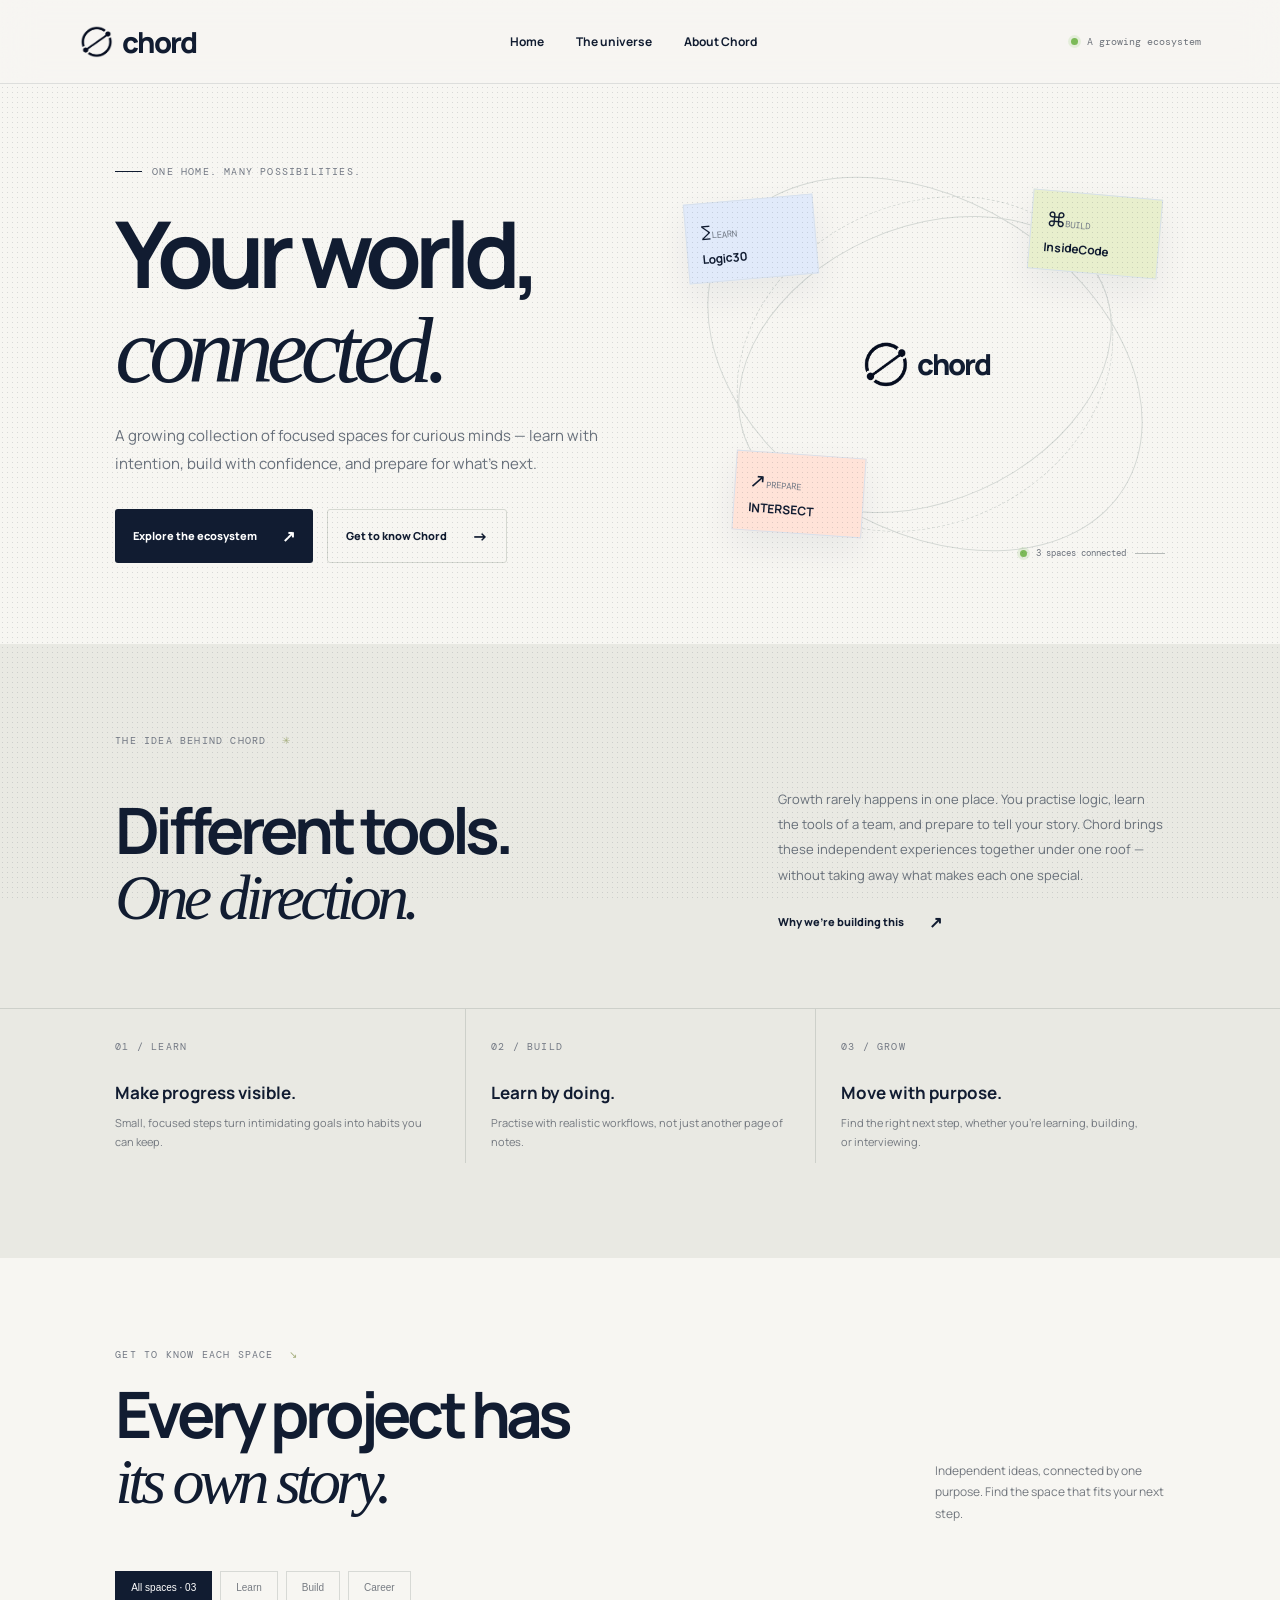
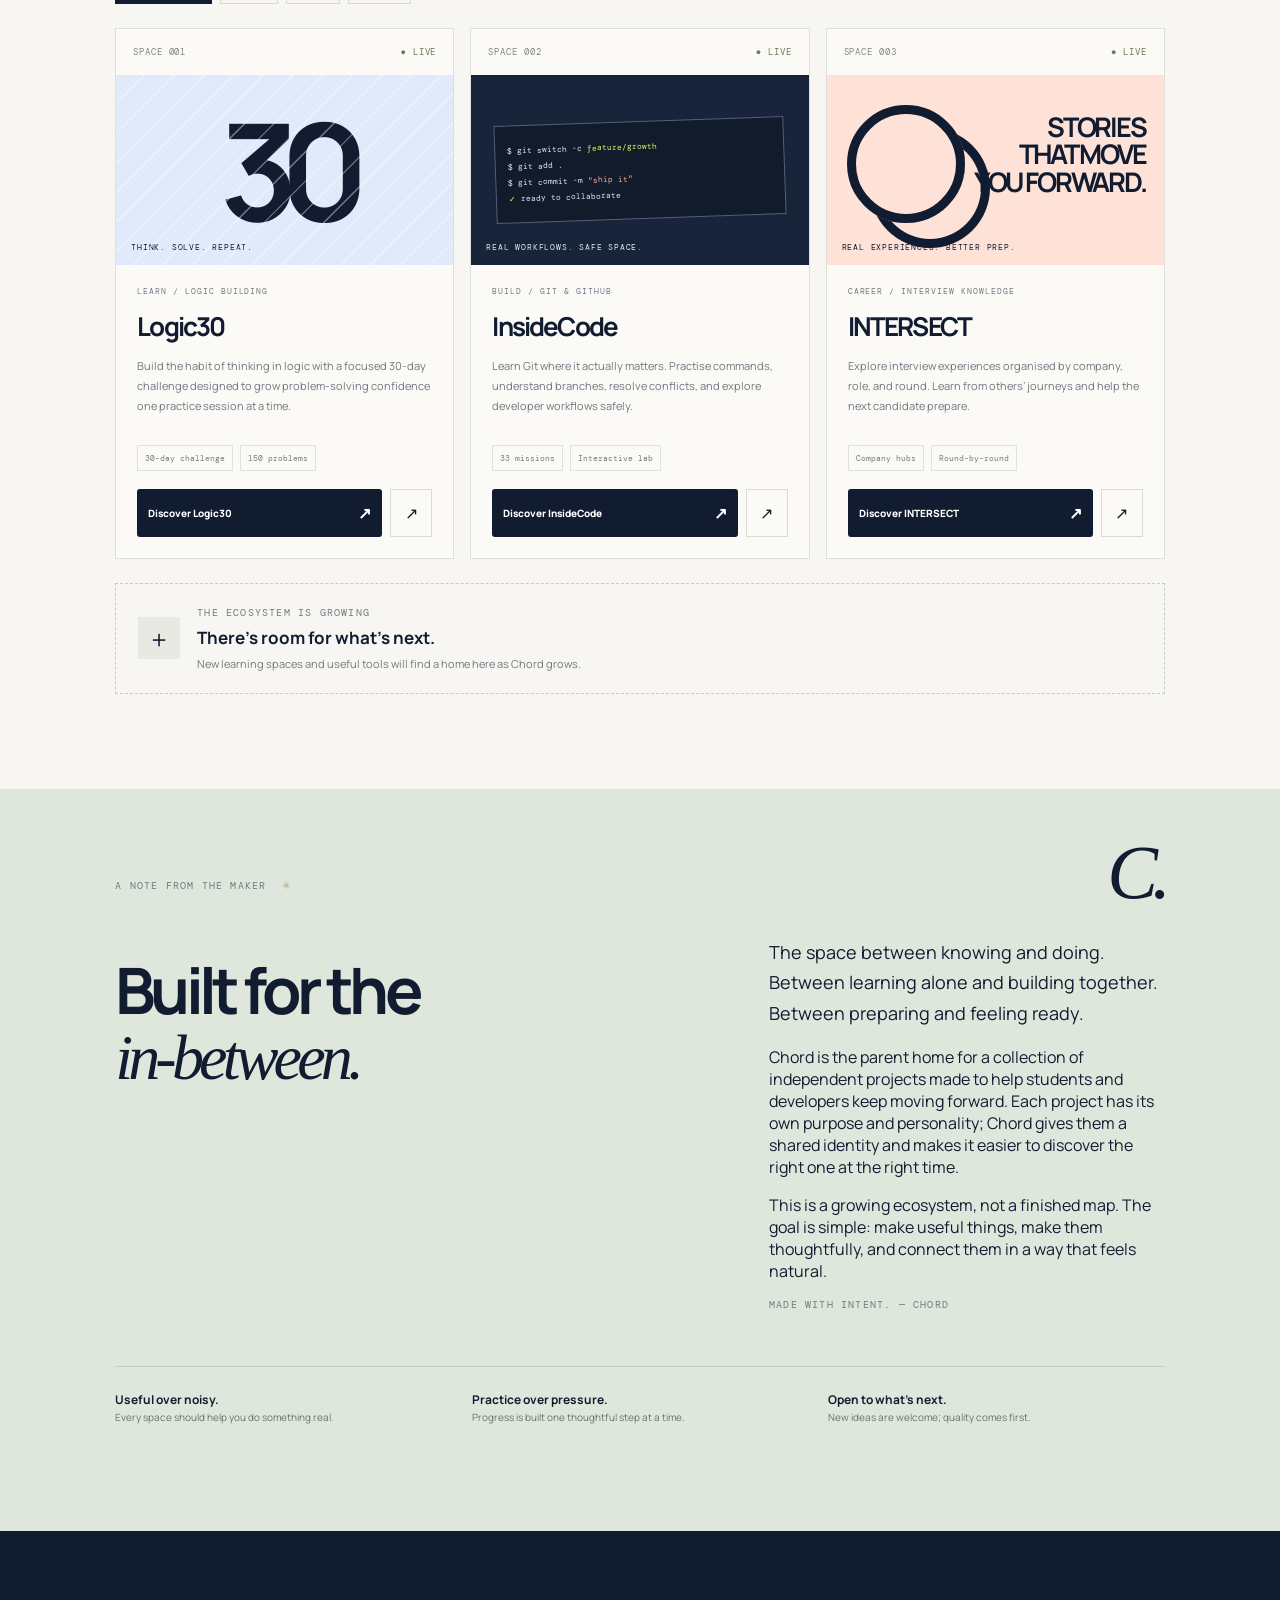
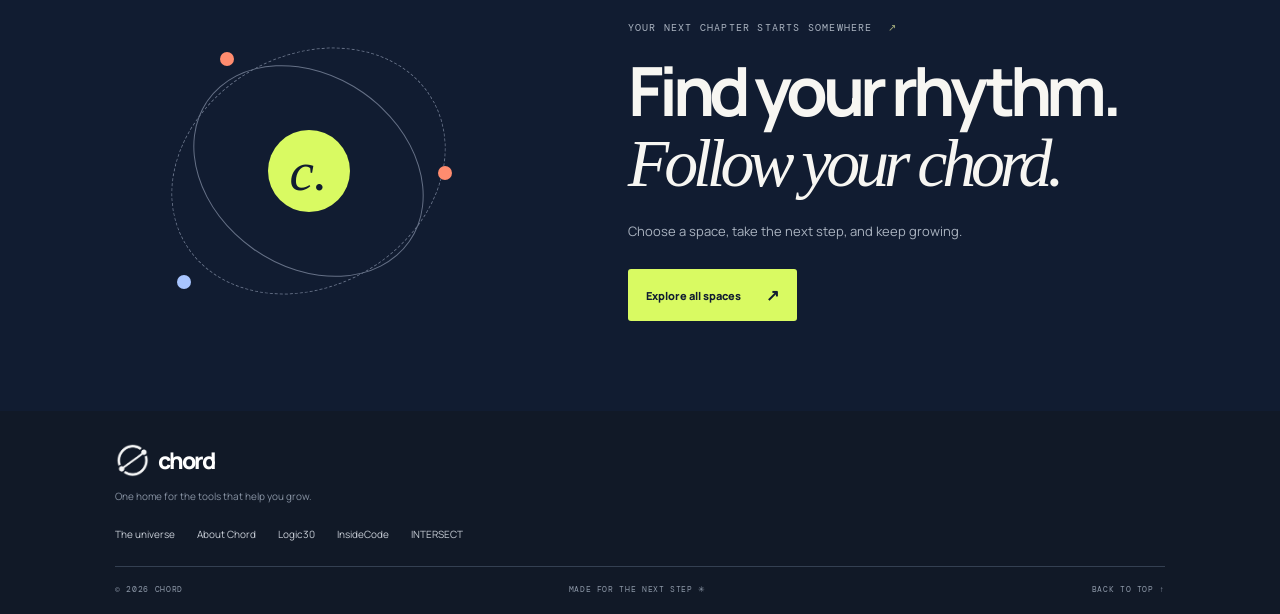
==== index.html @ d5d26231 "Add files via upload" ====
<!doctype html><html lang="en"><head><meta charset="utf-8"><meta name="viewport" content="width=device-width,initial-scale=1"><meta name="theme-color" content="#f7f6f2"><meta name="description" content="Chord — one home for the tools that help you learn, build, and grow."><title>Chord — Your world, connected.</title><link rel="icon" href="chord-mark.png"><link rel="stylesheet" href="styles.css"></head><body>
<header class="topbar"><a class="brand" href="index.html"><img src="chord-mark.png" alt="Chord symbol"><span>chord</span></a><nav class="nav"><a class="active" href="#home">Home</a><a href="#universe">The universe</a><a href="#about">About Chord</a></nav><div class="top-actions"><span class="status-dot"></span><span>A growing ecosystem</span></div><button class="menu-toggle" aria-label="Toggle navigation"><span></span><span></span></button></header>
<main><section class="hero wrap" id="home"><div class="reveal"><div class="kicker eyebrow">ONE HOME. MANY POSSIBILITIES.</div><h1>Your world,<br><em>connected.</em></h1><p class="lead">A growing collection of focused spaces for curious minds — learn with intention, build with confidence, and prepare for what’s next.</p><div class="hero-actions"><a class="button dark" href="#universe">Explore the ecosystem <span class="arrow">↗</span></a><a class="button outline" href="#about">Get to know Chord <span class="arrow">→</span></a></div></div>
<div class="hero-art reveal"><div class="orb"></div><div class="orb two"></div><div class="orb three"></div><div class="orb-core"><img src="chord-mark.png" alt=""><span>chord</span></div><a class="node learn" href="logic30.html"><span class="symbol">∑</span><small>LEARN</small><b>Logic30</b></a><a class="node build" href="insidecode.html"><span class="symbol">⌘</span><small>BUILD</small><b>InsideCode</b></a><a class="node career" href="intersect.html"><span class="symbol">↗</span><small>PREPARE</small><b>INTERSECT</b></a><div class="orbit-caption"><span class="status-dot"></span> 3 spaces connected</div></div></section>
<section class="section manifesto" id="manifesto"><div class="kicker reveal">THE IDEA BEHIND CHORD <span>✳</span></div><div class="split"><h2 class="reveal">Different tools.<br><em>One direction.</em></h2><div class="reveal"><p>Growth rarely happens in one place. You practise logic, learn the tools of a team, and prepare to tell your story. Chord brings these independent experiences together under one roof — without taking away what makes each one special.</p><a class="button outline" href="#about">Why we’re building this <span class="arrow">↗</span></a></div></div><div class="principles"><article class="principle reveal"><span class="mono">01 / LEARN</span><h3>Make progress visible.</h3><p>Small, focused steps turn intimidating goals into habits you can keep.</p></article><article class="principle reveal"><span class="mono">02 / BUILD</span><h3>Learn by doing.</h3><p>Practise with realistic workflows, not just another page of notes.</p></article><article class="principle reveal"><span class="mono">03 / GROW</span><h3>Move with purpose.</h3><p>Find the right next step, whether you’re learning, building, or interviewing.</p></article></div></section>
<section class="section wrap" id="universe"><div class="universe-head reveal"><div><div class="kicker">GET TO KNOW EACH SPACE <span>↘</span></div><h2>Every project has<br><em>its own story.</em></h2></div><p>Independent ideas, connected by one purpose. Find the space that fits your next step.</p></div><div class="filters reveal" role="group" aria-label="Filter projects"><button class="filter active" data-filter="all">All spaces · 03</button><button class="filter" data-filter="learn">Learn</button><button class="filter" data-filter="build">Build</button><button class="filter" data-filter="career">Career</button></div>
<div class="cards">
<article class="card reveal" data-category="learn"><div class="card-top"><span>SPACE 001</span><span class="live">● LIVE</span></div><a href="logic30.html" aria-label="Discover Logic30"><div class="visual logic-visual"><strong>30</strong><span class="visual-tag">THINK. SOLVE. REPEAT.</span></div></a><div class="card-content"><div class="kicker">LEARN / LOGIC BUILDING</div><h3>Logic30</h3><p>Build the habit of thinking in logic with a focused 30-day challenge designed to grow problem-solving confidence one practice session at a time.</p><div class="meta"><span>30-day challenge</span><span>150 problems</span></div><div class="card-actions"><a class="button dark" href="logic30.html">Discover Logic30 <span class="arrow">↗</span></a><a class="circle-link" href="https://logic30.pages.dev/" target="_blank" rel="noopener" aria-label="Visit Logic30 website">↗</a></div></div></article>
<article class="card reveal" data-category="build"><div class="card-top"><span>SPACE 002</span><span class="live">● LIVE</span></div><a href="insidecode.html" aria-label="Discover InsideCode"><div class="visual git-visual"><div class="terminal">$ git switch -c <b>feature/growth</b><br>$ git add .<br>$ git commit -m <em>"ship it"</em><br><b>✓</b> ready to collaborate</div><span class="visual-tag">REAL WORKFLOWS. SAFE SPACE.</span></div></a><div class="card-content"><div class="kicker">BUILD / GIT & GITHUB</div><h3>InsideCode</h3><p>Learn Git where it actually matters. Practise commands, understand branches, resolve conflicts, and explore developer workflows safely.</p><div class="meta"><span>33 missions</span><span>Interactive lab</span></div><div class="card-actions"><a class="button dark" href="insidecode.html">Discover InsideCode <span class="arrow">↗</span></a><a class="circle-link" href="https://insidecode-git.vercel.app/" target="_blank" rel="noopener" aria-label="Visit InsideCode website">↗</a></div></div></article>
<article class="card reveal" data-category="career"><div class="card-top"><span>SPACE 003</span><span class="live">● LIVE</span></div><a href="intersect.html" aria-label="Discover INTERSECT"><div class="visual intersect-visual"><strong>STORIES<br>THAT MOVE<br>YOU FORWARD.</strong><span class="visual-tag">REAL EXPERIENCES. BETTER PREP.</span></div></a><div class="card-content"><div class="kicker">CAREER / INTERVIEW KNOWLEDGE</div><h3>INTERSECT</h3><p>Explore interview experiences organised by company, role, and round. Learn from others’ journeys and help the next candidate prepare.</p><div class="meta"><span>Company hubs</span><span>Round-by-round</span></div><div class="card-actions"><a class="button dark" href="intersect.html">Discover INTERSECT <span class="arrow">↗</span></a><a class="circle-link" href="https://intersect-ic.lovable.app/" target="_blank" rel="noopener" aria-label="Visit INTERSECT website">↗</a></div></div></article>
</div><div class="future reveal"><div class="plus">＋</div><div><div class="kicker">THE ECOSYSTEM IS GROWING</div><h3>There’s room for what’s next.</h3><p>New learning spaces and useful tools will find a home here as Chord grows.</p></div></div></section>
<section class="section about" id="about"><div class="about-mark" aria-hidden="true">C.</div><div class="wrap"><div class="kicker reveal">A NOTE FROM THE MAKER <span>✳</span></div><div class="about-layout"><h2 class="reveal">Built for the<br><em>in-between.</em></h2><div class="about-copy reveal"><p class="big">The space between knowing and doing. Between learning alone and building together. Between preparing and feeling ready.</p><p>Chord is the parent home for a collection of independent projects made to help students and developers keep moving forward. Each project has its own purpose and personality; Chord gives them a shared identity and makes it easier to discover the right one at the right time.</p><p>This is a growing ecosystem, not a finished map. The goal is simple: make useful things, make them thoughtfully, and connect them in a way that feels natural.</p><div class="mono">MADE WITH INTENT. — CHORD</div></div></div><div class="values"><div><b>Useful over noisy.</b><p>Every space should help you do something real.</p></div><div><b>Practice over pressure.</b><p>Progress is built one thoughtful step at a time.</p></div><div><b>Open to what’s next.</b><p>New ideas are welcome; quality comes first.</p></div></div></div></section><section class="closing-cta"><div class="closing-grid"><div class="closing-orbit reveal"><div class="closing-core">c.</div><span class="closing-dot coral"></span><span class="closing-dot blue"></span><span class="closing-dot orange"></span></div><div class="reveal"><div class="kicker">YOUR NEXT CHAPTER STARTS SOMEWHERE <span>↗</span></div><h2>Find your rhythm.<br><em>Follow your chord.</em></h2><p>Choose a space, take the next step, and keep growing.</p><a class="button light" href="#universe">Explore all spaces <span class="arrow">↗</span></a></div></div></section></main>
<footer class="footer"><a class="brand" href="index.html"><img src="chord-mark.png" alt=""><span>chord</span></a><p>One home for the tools that help you grow.</p><div class="footer-links"><a href="#universe">The universe</a><a href="#about">About Chord</a><a href="logic30.html">Logic30</a><a href="insidecode.html">InsideCode</a><a href="intersect.html">INTERSECT</a></div><div class="footer-bottom"><span>© <span data-year></span> CHORD</span><span>MADE FOR THE NEXT STEP ✳</span><a href="#home">BACK TO TOP ↑</a></div></footer><script src="script.js"></script></body></html>
---- styles.css ----
@import url('https://fonts.googleapis.com/css2?family=DM+Mono:wght@400;500&family=Manrope:wght@400;500;600;700;800&display=swap');
:root{--paper:#f7f6f2;--ink:#111c31;--muted:#73787f;--line:#dcdedc;--acid:#d9fa62;--blue:#dce7fa;--coral:#ff8c6f;--sage:#e9e9e3;--sans:"Manrope",sans-serif;--mono:"DM Mono",monospace}
*{box-sizing:border-box}a{color:inherit;text-decoration:none}html{scroll-behavior:smooth;scroll-padding-top:95px}body{margin:0;background:var(--paper);color:var(--ink);font-family:var(--sans);-webkit-font-smoothing:antialiased}body:before{content:"";position:fixed;inset:0;pointer-events:none;opacity:.14;background-image:radial-gradient(#172239 .45px,transparent .45px);background-size:5px 5px;z-index:10}.topbar{height:84px;position:sticky;top:0;z-index:20;display:flex;align-items:center;justify-content:space-between;padding:0 6.2%;border-bottom:1px solid #111c311c;background:#f7f6f2e8;backdrop-filter:blur(18px)}.brand{display:flex;align-items:center;gap:9px;font-size:29px;font-weight:800;letter-spacing:-1.9px}.brand img{width:34px;height:34px;object-fit:contain;display:block}.nav{display:flex;gap:32px;align-items:center}.nav a{font-size:12px;font-weight:700;color:#73787f;transition:color .2s}.nav a:hover,.nav a.active{color:var(--ink)}.nav a.active:after{display:none}.top-actions{font:10px var(--mono);display:flex;align-items:center;gap:9px;color:#6d727a}.status-dot{width:7px;height:7px;border-radius:50%;background:#7cba58;box-shadow:0 0 0 3px #7cba5826}.menu-toggle{display:none;border:0;background:transparent}.wrap{padding-left:9%;padding-right:9%}.kicker,.mono{font:10px var(--mono);letter-spacing:.12em;color:#737984}.kicker span{color:#a5ae7d;margin-left:8px}h1,h2,h3,p{margin-top:0}h1,h2{letter-spacing:-.075em;line-height:1.02}h1{font-size:clamp(58px,7.2vw,100px);margin:28px 0 24px}h2{font-size:clamp(42px,5vw,68px);margin:20px 0 22px}h1 em,h2 em{font-family:Georgia,serif;font-weight:400;letter-spacing:-.075em}.lead{font-size:15px;line-height:1.9;color:#68707b;max-width:590px}.button{display:inline-flex;align-items:center;justify-content:space-between;gap:25px;padding:15px 18px;font-size:11px;font-weight:800;border-radius:3px;transition:transform .25s,background .25s,box-shadow .25s}.button:hover{transform:translateY(-3px);box-shadow:0 12px 25px #111c311c}.dark{background:var(--ink);color:white}.dark:hover{background:#293b59}.light{background:var(--acid);color:var(--ink)}.outline{border:1px solid #d5d8d1}.arrow{font-size:16px;transition:transform .2s}.button:hover .arrow{transform:translate(3px,-2px)}.hero{min-height:560px;display:grid;grid-template-columns:1.04fr .96fr;gap:5%;align-items:center;padding-top:75px;padding-bottom:75px;position:relative;overflow:hidden}.eyebrow{display:flex;align-items:center;gap:10px}.eyebrow:before{content:"";width:27px;height:1px;background:var(--ink)}.hero-actions{display:flex;gap:14px;flex-wrap:wrap;margin-top:30px}.hero-art{min-height:390px;display:grid;place-items:center;position:relative}.orb{position:absolute;border:1px solid #d5d9d5;border-radius:50%;width:390px;height:275px;transform:rotate(-24deg)}.orb.two{width:470px;height:330px;transform:rotate(32deg)}.orb.three{width:320px;height:390px;transform:rotate(63deg);border-style:dashed}.orb-core{display:flex;align-items:center;gap:8px;font-size:29px;font-weight:800;letter-spacing:-2px;z-index:2}.orb-core img{width:48px;height:48px}.node{position:absolute;z-index:3;width:130px;padding:14px;background:#e8f1ff;border:1px solid #d8e1ec;box-shadow:0 15px 35px #17223910;transition:transform .3s,box-shadow .3s}.node:hover{transform:translateY(-6px) rotate(0)!important;box-shadow:0 20px 40px #17223920}.node b{display:block;font-size:12px;margin-top:6px}.node small{font:9px var(--mono);color:#727a86}.node .symbol{font-size:20px}.node.build{background:#e8efcd;top:25px;right:1%;transform:rotate(5deg)}.node.learn{background:#e1eafa;top:30px;left:0;transform:rotate(-5deg)}.node.career{background:#ffe3d8;bottom:25px;left:10%;transform:rotate(4deg)}.orbit-caption{position:absolute;bottom:0;right:0;font:9px var(--mono);color:#6e747e;display:flex;gap:9px;align-items:center}.orbit-caption:after{content:"";width:30px;height:1px;background:#b7bbb9}.section{padding-top:90px;padding-bottom:95px}.manifesto{background:#e9e9e3}.split{display:grid;grid-template-columns:1fr .72fr;gap:12%;align-items:end;margin-top:30px}.split p,.body-copy p{font-size:13px;line-height:1.95;color:#68707a}.principles{display:grid;grid-template-columns:repeat(3,1fr);border-top:1px solid #cdd0ca;margin-top:55px}.principle{padding:24px 24px 0 0}.principle+.principle{border-left:1px solid #cdd0ca;padding-left:25px}.principle h3{font-size:17px;margin:26px 0 9px}.principle p{font-size:11px;line-height:1.8;color:#73787f}.universe-head{display:flex;justify-content:space-between;align-items:end;gap:30px}.universe-head p{max-width:230px;font-size:12px;line-height:1.8;color:#73787f}.filters{display:flex;gap:8px;margin:34px 0 24px;flex-wrap:wrap}.filter{border:1px solid #d7d9d5;background:transparent;padding:10px 15px;font-size:10px;color:#777c83;cursor:pointer;transition:all .2s}.filter:hover,.filter.active{background:var(--ink);color:white;border-color:var(--ink)}.cards{display:grid;grid-template-columns:repeat(3,minmax(0,1fr));gap:16px}.card{border:1px solid #dedfd9;background:#fbfaf6;display:flex;flex-direction:column;min-width:0;transition:transform .35s,box-shadow .35s}.card:hover{transform:translateY(-7px);box-shadow:0 20px 45px #17223912}.card.hide{display:none}.card-top{display:flex;justify-content:space-between;padding:17px;font:9px var(--mono);color:#80858a;letter-spacing:.1em}.live{color:#667d54}.visual{height:190px;display:grid;place-items:center;position:relative;overflow:hidden}.visual .visual-tag{position:absolute;bottom:13px;left:15px;font:8px var(--mono);letter-spacing:.1em}.logic-visual{background:#e1eafa}.logic-visual strong{font-size:135px;letter-spacing:-.14em}.logic-visual:after{content:"";position:absolute;inset:0;background:repeating-linear-gradient(135deg,transparent 0 19px,#ffffff5e 20px 21px)}.git-visual{background:#18243a;color:#e2e8f2}.terminal{width:86%;border:1px solid #526078;background:#111b2c;padding:16px 12px;transform:rotate(-2deg);font:8px/2 var(--mono);transition:transform .35s}.card:hover .terminal{transform:rotate(0) scale(1.02)}.terminal b{color:var(--acid);font-weight:400}.terminal em{color:#ffad92;font-style:normal}.intersect-visual{background:#ffe2d7}.intersect-visual strong{font-size:27px;line-height:1.03;text-align:right;letter-spacing:-.08em;position:absolute;right:18px;top:38px}.intersect-visual:before{content:"";position:absolute;left:20px;top:30px;width:100px;height:100px;border:9px solid var(--ink);border-radius:50%;box-shadow:24px 24px 0 -8px #ffe2d7,24px 24px 0 1px var(--ink)}.card-content{padding:21px;display:flex;flex-direction:column;flex:1}.card-content .kicker{font-size:8px}.card h3{font-size:26px;letter-spacing:-.07em;margin:12px 0}.card-content p{font-size:11px;line-height:1.85;color:#707680;min-height:78px}.meta{display:flex;gap:7px;flex-wrap:wrap;margin:0 0 18px}.meta span{font:8px var(--mono);padding:7px;border:1px solid #e1e2dc;color:#777c83}.card-actions{display:flex;gap:8px;margin-top:auto}.card-actions .button{flex:1;padding:13px 11px;font-size:10px}.circle-link{width:42px;border:1px solid #d9dbd5;display:grid;place-items:center;transition:all .25s}.circle-link:hover{background:var(--acid);transform:rotate(45deg)}.future{margin-top:24px;padding:22px;border:1px dashed #c8cbc5;display:flex;gap:17px;align-items:center}.plus{width:42px;height:42px;background:#e8e9e2;display:grid;place-items:center;font-size:24px}.future h3{font-size:17px;margin:7px 0}.future p{font-size:11px;color:#73787f;margin:0}.about{background:#dfe7dc}.about-layout{display:grid;grid-template-columns:1fr .75fr;gap:12%;margin-top:45px}.about-copy .big{font-size:18px;line-height:1.7;color:var(--ink)}.values{display:grid;grid-template-columns:repeat(3,1fr);gap:20px;border-top:1px solid #c1cfc0;margin-top:55px;padding-top:20px}.values b{font-size:12px}.values p{font-size:10px;line-height:1.7;color:#687468}.footer{padding:32px 9% 20px;background:#111927;color:#c8ced7}.footer .brand{color:white;font-size:23px}.footer .brand img{filter:brightness(0) invert(1);opacity:.96}.footer p{font-size:10px;color:#8893a3;margin:12px 0 24px}.footer-links{display:flex;gap:22px;flex-wrap:wrap;font-size:10px}.footer a:hover{color:var(--acid)}.footer-bottom{border-top:1px solid #344052;margin-top:25px;padding-top:17px;display:flex;justify-content:space-between;gap:15px;font:8px var(--mono);letter-spacing:.08em;color:#8d98a8}
.detail-hero{padding-top:75px;padding-bottom:75px;position:relative;overflow:hidden}.breadcrumb{font:10px var(--mono);color:#7a8089;display:flex;gap:10px;align-items:center;margin-bottom:50px}.breadcrumb a:hover{color:var(--ink)}.detail-hero-grid{display:grid;grid-template-columns:1.05fr .95fr;gap:8%;align-items:center}.detail-hero h1{font-size:clamp(54px,7vw,90px)}.detail-hero .lead{max-width:520px}.detail-label{font:10px var(--mono);letter-spacing:.12em;color:#7a8089}.detail-art{min-height:320px;display:grid;place-items:center;position:relative;overflow:hidden}.detail-art:before,.detail-art:after{content:"";position:absolute;border:1px solid #d3d8d3;border-radius:50%;width:290px;height:200px;transform:rotate(-30deg)}.detail-art:after{width:350px;height:260px;transform:rotate(35deg);border-style:dashed}.art-badge{width:180px;height:180px;display:grid;place-items:center;position:relative;z-index:2;font-size:100px;font-weight:800;letter-spacing:-.12em;background:#e1eafa;box-shadow:0 20px 60px #1722390c;transform:rotate(-5deg);transition:transform .5s}.detail-art:hover .art-badge{transform:rotate(0) scale(1.04)}.detail-art.git .art-badge{background:#e8efcd;font-size:45px;letter-spacing:-.1em}.detail-art.intersect .art-badge{background:#ffe3d8;font-size:26px;letter-spacing:-.06em;text-align:center;line-height:1}.detail-art .floating{position:absolute;z-index:3;padding:12px 14px;background:#fffdf8;border:1px solid #dedfd9;font:9px var(--mono);box-shadow:0 10px 25px #1722390b}.floating.a{top:28px;left:3%;transform:rotate(-5deg)}.floating.b{right:0;bottom:28px;transform:rotate(4deg)}.detail-actions{display:flex;gap:12px;flex-wrap:wrap;margin-top:28px}.detail-stat-row{display:grid;grid-template-columns:repeat(3,1fr);border-top:1px solid var(--line);border-bottom:1px solid var(--line);margin-top:35px}.detail-stat{padding:18px 14px 18px 0}.detail-stat+.detail-stat{border-left:1px solid var(--line);padding-left:18px}.detail-stat strong{display:block;font-size:21px;letter-spacing:-.06em}.detail-stat span{display:block;font:9px var(--mono);color:#7c828a;margin-top:6px}.detail-section{padding-top:75px;padding-bottom:75px}.detail-section.soft{background:#e9e9e3}.detail-section.green{background:#dfe7dc}.detail-grid{display:grid;grid-template-columns:.7fr 1fr;gap:12%}.detail-grid h2{font-size:clamp(38px,4vw,56px)}.detail-grid p{font-size:13px;line-height:1.95;color:#68707a}.feature-list{display:grid;grid-template-columns:repeat(3,1fr);gap:14px;margin-top:35px}.feature{border-top:1px solid #cdd0ca;padding-top:18px}.feature .n{font:10px var(--mono);color:#8c9296}.feature h3{font-size:15px;margin:22px 0 8px}.feature p{font-size:11px;line-height:1.8;color:#73787f}.steps{display:grid;grid-template-columns:repeat(3,1fr);gap:0;margin-top:35px;border-top:1px solid #cdd0ca}.step{padding:20px 22px 0 0}.step+.step{border-left:1px solid #cdd0ca;padding-left:22px}.step b{font-size:13px}.step p{font-size:11px;line-height:1.8;color:#73787f;margin-top:9px}.next-panel{padding:36px;background:var(--ink);color:white;display:flex;align-items:center;justify-content:space-between;gap:30px}.next-panel h2{font-size:clamp(32px,4vw,48px);margin:12px 0}.next-panel p{font-size:11px;line-height:1.8;color:#aab3c0;max-width:460px;margin:0}.next-panel .kicker{color:#aab3c0}.next-panel .actions{display:flex;flex-direction:column;gap:10px;min-width:185px}.next-panel .button{width:100%}.reveal{opacity:0;transform:translateY(20px);transition:opacity .7s,transform .7s cubic-bezier(.2,.7,.2,1)}.reveal.visible{opacity:1;transform:translateY(0)}@media(max-width:950px){.wrap{padding-left:6%;padding-right:6%}.hero{grid-template-columns:1fr 1fr}.hero-art{transform:scale(.88)}.cards{gap:10px}.card-content{padding:16px}.card h3{font-size:23px}.card-actions .button{gap:10px}.detail-hero-grid{gap:3%}.orb{width:320px;height:240px}.orb.two{width:380px;height:290px}}@media(max-width:720px){.topbar{height:70px;padding:0 5%}.brand{font-size:25px}.brand img{width:31px;height:31px}.top-actions{display:none}.menu-toggle{display:flex;flex-direction:column;gap:5px;padding:8px}.menu-toggle span{width:20px;height:1px;background:var(--ink)}.nav{display:none;position:absolute;top:69px;left:0;right:0;background:var(--paper);padding:22px 6%;flex-direction:column;align-items:flex-start;border-bottom:1px solid var(--line)}.nav.open{display:flex}.nav a.active:after{display:none}.hero{display:flex;flex-direction:column;align-items:stretch;padding-top:55px;padding-bottom:55px;gap:15px}.hero-art{min-height:340px;transform:none}.orb{width:300px;height:220px}.orb.two{width:350px;height:270px}.orb.three{width:260px;height:320px}.node{width:112px;padding:11px}.node.learn{top:15px}.node.build{top:20px}.node.career{bottom:12px}.section{padding-top:65px;padding-bottom:65px}.split,.about-layout,.detail-hero-grid,.detail-grid{grid-template-columns:1fr;gap:20px}.principles,.cards,.values,.feature-list,.steps{grid-template-columns:1fr}.principle,.principle+.principle{padding:20px 0;border-left:0;border-top:1px solid #cdd0ca}.principle h3{margin:14px 0 8px}.universe-head{display:block}.universe-head p{margin-top:15px}.cards{gap:15px}.visual{height:220px}.card-content{padding:21px}.card-content p{min-height:0}.future{align-items:flex-start}.about-layout{margin-top:28px}.values{gap:12px}.values>div{display:grid;grid-template-columns:1fr}.detail-hero{padding-top:45px;padding-bottom:50px}.breadcrumb{margin-bottom:35px}.detail-art{min-height:270px}.art-badge{width:150px;height:150px}.detail-stat-row{margin-top:25px}.detail-section{padding-top:55px;padding-bottom:55px}.feature{padding:17px 0 0}.feature h3{margin:10px 0}.step,.step+.step{padding:17px 0;border-left:0;border-top:1px solid #cdd0ca}.next-panel{padding:27px;display:block}.next-panel .actions{margin-top:25px}.footer{padding:30px 6% 20px}.footer-bottom{flex-wrap:wrap}.footer-bottom span:nth-child(2){display:none}}@media(prefers-reduced-motion:reduce){*,*:before,*:after{scroll-behavior:auto!important;transition-duration:.01ms!important;animation-duration:.01ms!important}.reveal{opacity:1;transform:none}}

/* Refinements based on the latest visual direction */
.manifesto>.kicker,.manifesto>.split,.manifesto>.principles{max-width:1550px;margin-left:auto;margin-right:auto;padding-left:9%;padding-right:9%}
.manifesto>.kicker{padding-top:0}
.manifesto>.split{margin-top:30px}
.manifesto>.principles{margin-top:55px}
.manifesto .split{grid-template-columns:1fr .72fr;gap:12%;align-items:center}
.manifesto .split>div .button{border:0;padding:10px 0;border-radius:0;background:transparent;box-shadow:none;text-decoration:none;border-bottom:0}
.manifesto .split>div .button:hover{transform:translateY(-2px);box-shadow:none}
.manifesto .principle{padding-top:24px}
.nav a,.brand,.footer-links a{color:inherit;text-decoration:none}
.nav a:hover{color:var(--ink)}
.about{position:relative;overflow:hidden}
.about .wrap{position:relative}
.about-mark{position:absolute;right:9%;top:45px;font:italic 76px Georgia,serif;letter-spacing:-.08em;color:var(--ink);line-height:1}
.closing-cta{background:#111c31;color:#f7f6f2;padding:90px 9%;overflow:hidden;position:relative}
.closing-grid{max-width:1550px;margin:0 auto;display:grid;grid-template-columns:.72fr 1fr;gap:12%;align-items:center}
.closing-orbit{height:290px;position:relative;display:grid;place-items:center}
.closing-orbit:before,.closing-orbit:after{content:"";position:absolute;border:1px solid #657086;border-radius:50%;width:245px;height:190px;transform:rotate(35deg)}
.closing-orbit:after{width:285px;height:230px;transform:rotate(-30deg);border-style:dashed}
.closing-core{width:82px;height:82px;border-radius:50%;background:var(--acid);color:var(--ink);display:grid;place-items:center;font:italic 55px Georgia,serif;z-index:2}
.closing-dot{position:absolute;width:14px;height:14px;border-radius:50%;z-index:3}
.closing-dot.coral{background:var(--coral);top:26px;left:27%}.closing-dot.blue{background:#a8c5ff;bottom:27px;left:16%}.closing-dot.orange{background:var(--coral);right:13%;top:48%}
.closing-cta h2{font-size:clamp(42px,5.3vw,76px);margin:22px 0}
.closing-cta p{font-size:13px;color:#aab3c0;line-height:1.8}
.closing-cta .kicker{color:#aab3c0}
.closing-cta .button{margin-top:13px}
@media(max-width:720px){.manifesto>.kicker,.manifesto>.split,.manifesto>.principles{padding-left:6%;padding-right:6%}.manifesto .split{grid-template-columns:1fr;gap:20px}.manifesto>.principles{margin-top:35px}.about-mark{right:7%;top:26px;font-size:54px}.closing-cta{padding:55px 6%}.closing-grid{grid-template-columns:1fr;gap:20px}.closing-orbit{height:230px;order:2}.closing-cta h2{font-size:43px}}
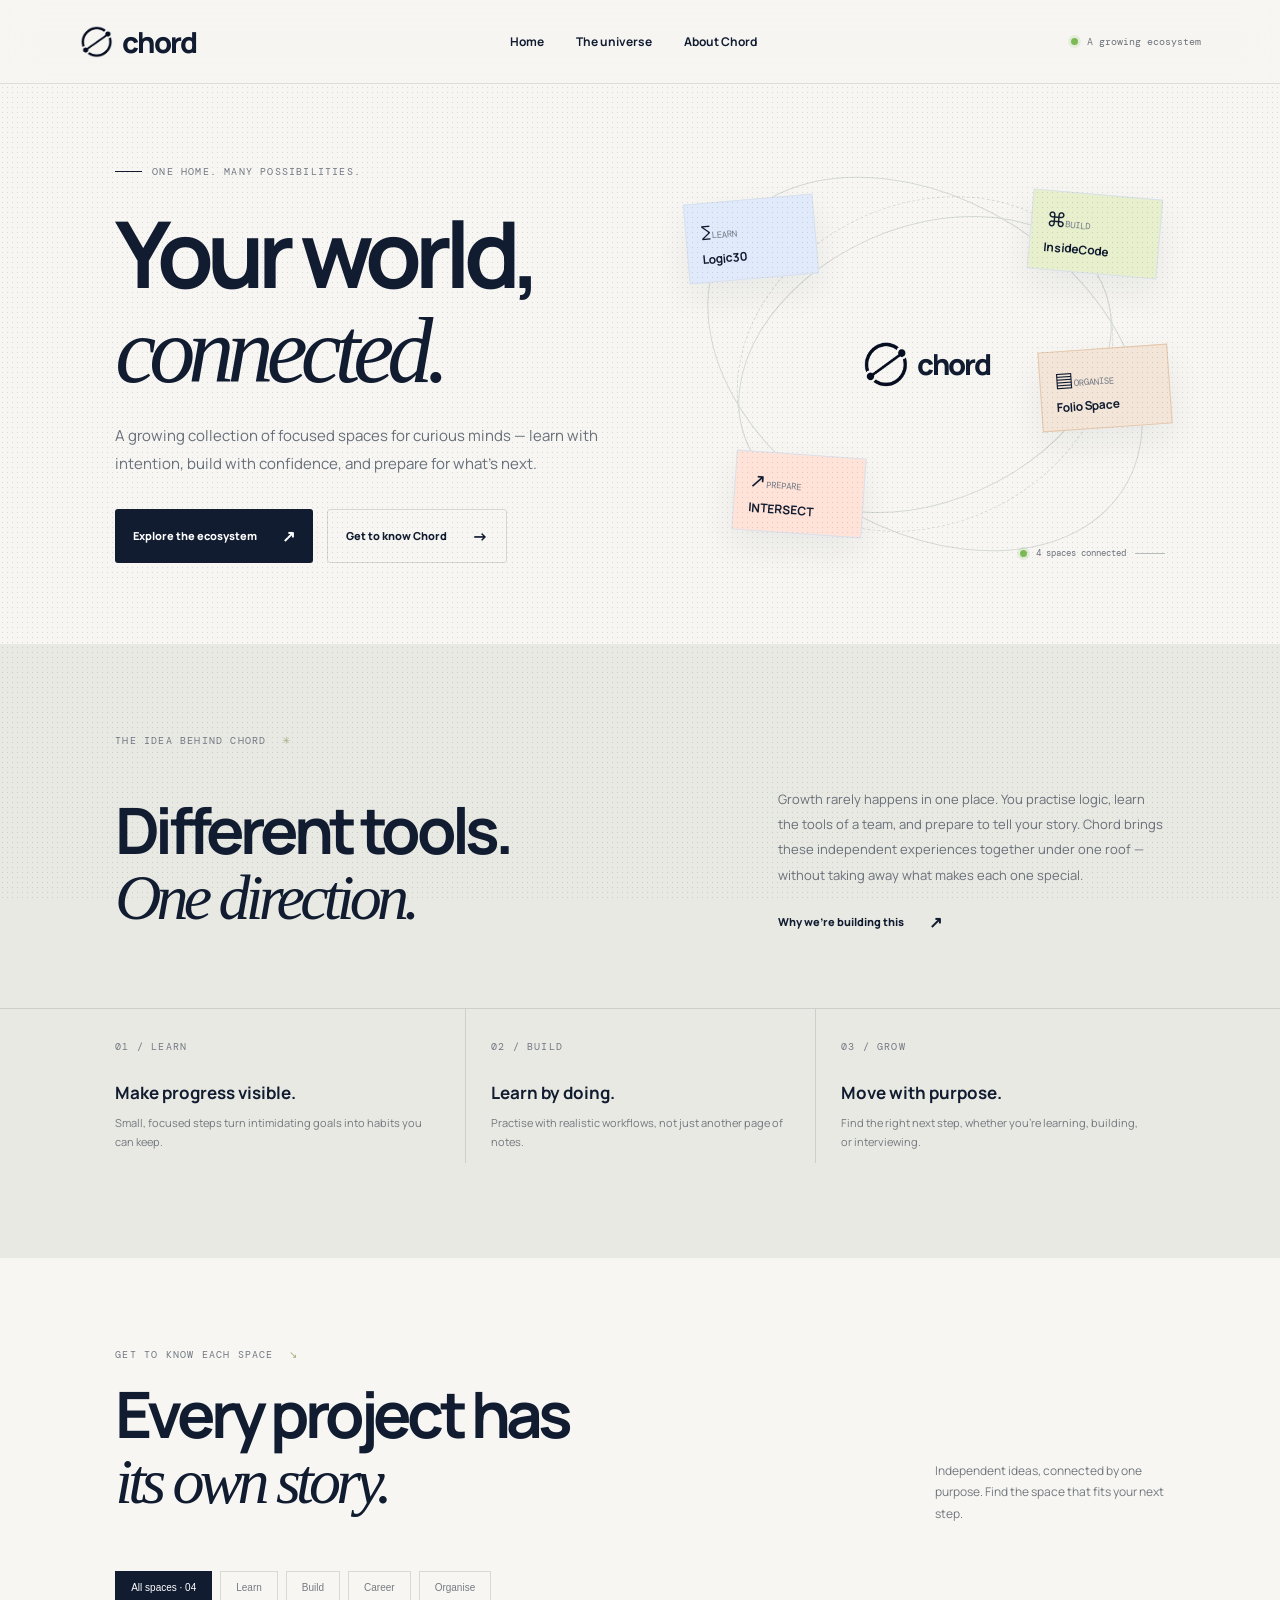
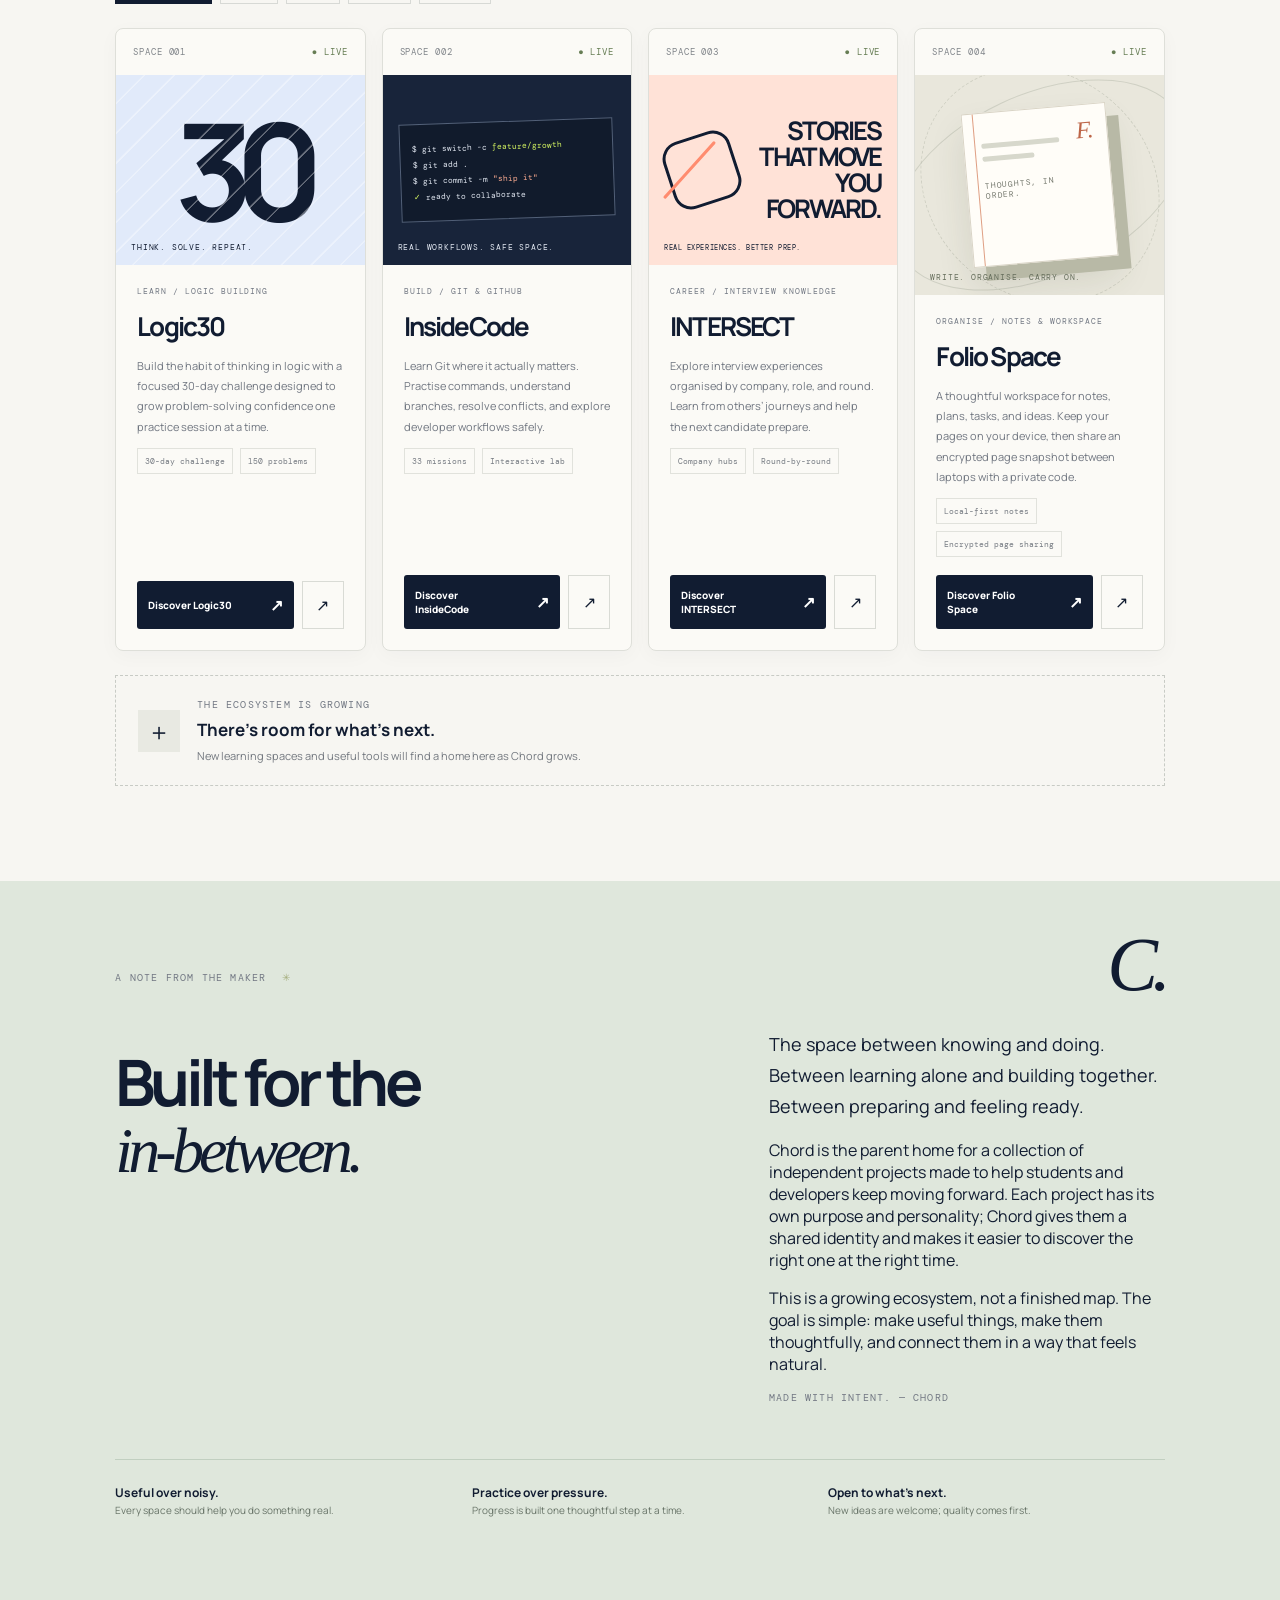
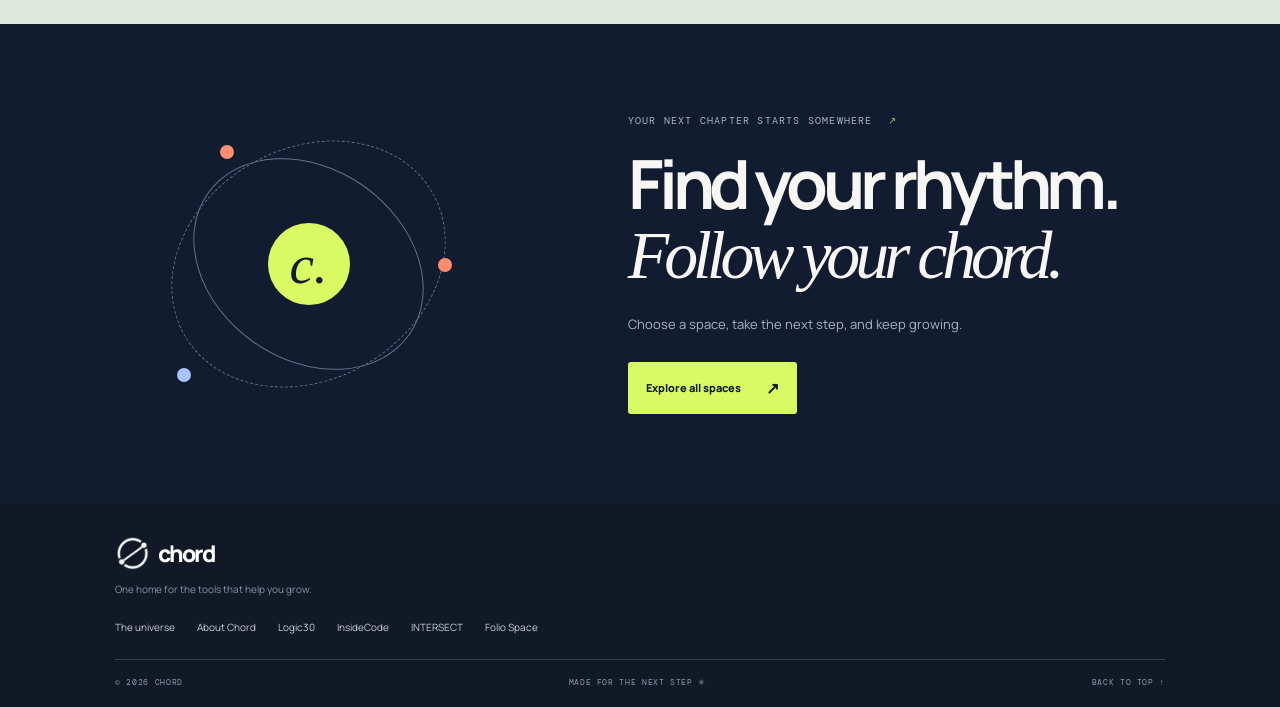
==== commit 1b4adbd9: "Add files via upload" ====
--- a/index.html
+++ b/index.html
@@ -1,13 +1,13 @@
 <!doctype html><html lang="en"><head><meta charset="utf-8"><meta name="viewport" content="width=device-width,initial-scale=1"><meta name="theme-color" content="#f7f6f2"><meta name="description" content="Chord — one home for the tools that help you learn, build, and grow."><title>Chord — Your world, connected.</title><link rel="icon" href="chord-mark.png"><link rel="stylesheet" href="styles.css"></head><body>
 <header class="topbar"><a class="brand" href="index.html"><img src="chord-mark.png" alt="Chord symbol"><span>chord</span></a><nav class="nav"><a class="active" href="#home">Home</a><a href="#universe">The universe</a><a href="#about">About Chord</a></nav><div class="top-actions"><span class="status-dot"></span><span>A growing ecosystem</span></div><button class="menu-toggle" aria-label="Toggle navigation"><span></span><span></span></button></header>
 <main><section class="hero wrap" id="home"><div class="reveal"><div class="kicker eyebrow">ONE HOME. MANY POSSIBILITIES.</div><h1>Your world,<br><em>connected.</em></h1><p class="lead">A growing collection of focused spaces for curious minds — learn with intention, build with confidence, and prepare for what’s next.</p><div class="hero-actions"><a class="button dark" href="#universe">Explore the ecosystem <span class="arrow">↗</span></a><a class="button outline" href="#about">Get to know Chord <span class="arrow">→</span></a></div></div>
-<div class="hero-art reveal"><div class="orb"></div><div class="orb two"></div><div class="orb three"></div><div class="orb-core"><img src="chord-mark.png" alt=""><span>chord</span></div><a class="node learn" href="logic30.html"><span class="symbol">∑</span><small>LEARN</small><b>Logic30</b></a><a class="node build" href="insidecode.html"><span class="symbol">⌘</span><small>BUILD</small><b>InsideCode</b></a><a class="node career" href="intersect.html"><span class="symbol">↗</span><small>PREPARE</small><b>INTERSECT</b></a><div class="orbit-caption"><span class="status-dot"></span> 3 spaces connected</div></div></section>
+<div class="hero-art reveal"><div class="orb"></div><div class="orb two"></div><div class="orb three"></div><div class="orb-core"><img src="chord-mark.png" alt=""><span>chord</span></div><a class="node learn" href="logic30.html"><span class="symbol">∑</span><small>LEARN</small><b>Logic30</b></a><a class="node build" href="insidecode.html"><span class="symbol">⌘</span><small>BUILD</small><b>InsideCode</b></a><a class="node career" href="intersect.html"><span class="symbol">↗</span><small>PREPARE</small><b>INTERSECT</b></a><a class="node folio-node" href="https://folio-space.pages.dev/"><span class="symbol">▤</span><small>ORGANISE</small><b>Folio Space</b></a><div class="orbit-caption"><span class="status-dot"></span> 4 spaces connected</div></div></section>
 <section class="section manifesto" id="manifesto"><div class="kicker reveal">THE IDEA BEHIND CHORD <span>✳</span></div><div class="split"><h2 class="reveal">Different tools.<br><em>One direction.</em></h2><div class="reveal"><p>Growth rarely happens in one place. You practise logic, learn the tools of a team, and prepare to tell your story. Chord brings these independent experiences together under one roof — without taking away what makes each one special.</p><a class="button outline" href="#about">Why we’re building this <span class="arrow">↗</span></a></div></div><div class="principles"><article class="principle reveal"><span class="mono">01 / LEARN</span><h3>Make progress visible.</h3><p>Small, focused steps turn intimidating goals into habits you can keep.</p></article><article class="principle reveal"><span class="mono">02 / BUILD</span><h3>Learn by doing.</h3><p>Practise with realistic workflows, not just another page of notes.</p></article><article class="principle reveal"><span class="mono">03 / GROW</span><h3>Move with purpose.</h3><p>Find the right next step, whether you’re learning, building, or interviewing.</p></article></div></section>
-<section class="section wrap" id="universe"><div class="universe-head reveal"><div><div class="kicker">GET TO KNOW EACH SPACE <span>↘</span></div><h2>Every project has<br><em>its own story.</em></h2></div><p>Independent ideas, connected by one purpose. Find the space that fits your next step.</p></div><div class="filters reveal" role="group" aria-label="Filter projects"><button class="filter active" data-filter="all">All spaces · 03</button><button class="filter" data-filter="learn">Learn</button><button class="filter" data-filter="build">Build</button><button class="filter" data-filter="career">Career</button></div>
+<section class="section wrap" id="universe"><div class="universe-head reveal"><div><div class="kicker">GET TO KNOW EACH SPACE <span>↘</span></div><h2>Every project has<br><em>its own story.</em></h2></div><p>Independent ideas, connected by one purpose. Find the space that fits your next step.</p></div><div class="filters reveal" role="group" aria-label="Filter projects"><button class="filter active" data-filter="all">All spaces · 04</button><button class="filter" data-filter="learn">Learn</button><button class="filter" data-filter="build">Build</button><button class="filter" data-filter="career">Career</button><button class="filter" data-filter="organise">Organise</button></div>
 <div class="cards">
 <article class="card reveal" data-category="learn"><div class="card-top"><span>SPACE 001</span><span class="live">● LIVE</span></div><a href="logic30.html" aria-label="Discover Logic30"><div class="visual logic-visual"><strong>30</strong><span class="visual-tag">THINK. SOLVE. REPEAT.</span></div></a><div class="card-content"><div class="kicker">LEARN / LOGIC BUILDING</div><h3>Logic30</h3><p>Build the habit of thinking in logic with a focused 30-day challenge designed to grow problem-solving confidence one practice session at a time.</p><div class="meta"><span>30-day challenge</span><span>150 problems</span></div><div class="card-actions"><a class="button dark" href="logic30.html">Discover Logic30 <span class="arrow">↗</span></a><a class="circle-link" href="https://logic30.pages.dev/" target="_blank" rel="noopener" aria-label="Visit Logic30 website">↗</a></div></div></article>
 <article class="card reveal" data-category="build"><div class="card-top"><span>SPACE 002</span><span class="live">● LIVE</span></div><a href="insidecode.html" aria-label="Discover InsideCode"><div class="visual git-visual"><div class="terminal">$ git switch -c <b>feature/growth</b><br>$ git add .<br>$ git commit -m <em>"ship it"</em><br><b>✓</b> ready to collaborate</div><span class="visual-tag">REAL WORKFLOWS. SAFE SPACE.</span></div></a><div class="card-content"><div class="kicker">BUILD / GIT & GITHUB</div><h3>InsideCode</h3><p>Learn Git where it actually matters. Practise commands, understand branches, resolve conflicts, and explore developer workflows safely.</p><div class="meta"><span>33 missions</span><span>Interactive lab</span></div><div class="card-actions"><a class="button dark" href="insidecode.html">Discover InsideCode <span class="arrow">↗</span></a><a class="circle-link" href="https://insidecode-git.vercel.app/" target="_blank" rel="noopener" aria-label="Visit InsideCode website">↗</a></div></div></article>
 <article class="card reveal" data-category="career"><div class="card-top"><span>SPACE 003</span><span class="live">● LIVE</span></div><a href="intersect.html" aria-label="Discover INTERSECT"><div class="visual intersect-visual"><strong>STORIES<br>THAT MOVE<br>YOU FORWARD.</strong><span class="visual-tag">REAL EXPERIENCES. BETTER PREP.</span></div></a><div class="card-content"><div class="kicker">CAREER / INTERVIEW KNOWLEDGE</div><h3>INTERSECT</h3><p>Explore interview experiences organised by company, role, and round. Learn from others’ journeys and help the next candidate prepare.</p><div class="meta"><span>Company hubs</span><span>Round-by-round</span></div><div class="card-actions"><a class="button dark" href="intersect.html">Discover INTERSECT <span class="arrow">↗</span></a><a class="circle-link" href="https://intersect-ic.lovable.app/" target="_blank" rel="noopener" aria-label="Visit INTERSECT website">↗</a></div></div></article>
-</div><div class="future reveal"><div class="plus">＋</div><div><div class="kicker">THE ECOSYSTEM IS GROWING</div><h3>There’s room for what’s next.</h3><p>New learning spaces and useful tools will find a home here as Chord grows.</p></div></div></section>
+<article class="card reveal" data-category="organise"><div class="card-top"><span>SPACE 004</span><span class="live">● LIVE</span></div><a href="folio-space.html" aria-label="Discover Folio Space overview"><div class="visual folio-visual"><div class="folio-sheet"><span class="folio-lines"></span><span class="folio-lines short"></span><span class="folio-mark">F.</span><span class="folio-caption">THOUGHTS, IN ORDER.</span></div><span class="visual-tag">WRITE. ORGANISE. CARRY ON.</span></div></a><div class="card-content"><div class="kicker">ORGANISE / NOTES & WORKSPACE</div><h3>Folio Space</h3><p>A thoughtful workspace for notes, plans, tasks, and ideas. Keep your pages on your device, then share an encrypted page snapshot between laptops with a private code.</p><div class="meta"><span>Local-first notes</span><span>Encrypted page sharing</span></div><div class="card-actions"><a class="button dark" href="folio-space.html">Discover Folio Space <span class="arrow">↗</span></a><a class="circle-link" href="https://folio-space.pages.dev/" target="_blank" rel="noopener" aria-label="Open Folio Space app">↗</a></div></div></article></div><div class="future reveal"><div class="plus">＋</div><div><div class="kicker">THE ECOSYSTEM IS GROWING</div><h3>There’s room for what’s next.</h3><p>New learning spaces and useful tools will find a home here as Chord grows.</p></div></div></section>
 <section class="section about" id="about"><div class="about-mark" aria-hidden="true">C.</div><div class="wrap"><div class="kicker reveal">A NOTE FROM THE MAKER <span>✳</span></div><div class="about-layout"><h2 class="reveal">Built for the<br><em>in-between.</em></h2><div class="about-copy reveal"><p class="big">The space between knowing and doing. Between learning alone and building together. Between preparing and feeling ready.</p><p>Chord is the parent home for a collection of independent projects made to help students and developers keep moving forward. Each project has its own purpose and personality; Chord gives them a shared identity and makes it easier to discover the right one at the right time.</p><p>This is a growing ecosystem, not a finished map. The goal is simple: make useful things, make them thoughtfully, and connect them in a way that feels natural.</p><div class="mono">MADE WITH INTENT. — CHORD</div></div></div><div class="values"><div><b>Useful over noisy.</b><p>Every space should help you do something real.</p></div><div><b>Practice over pressure.</b><p>Progress is built one thoughtful step at a time.</p></div><div><b>Open to what’s next.</b><p>New ideas are welcome; quality comes first.</p></div></div></div></section><section class="closing-cta"><div class="closing-grid"><div class="closing-orbit reveal"><div class="closing-core">c.</div><span class="closing-dot coral"></span><span class="closing-dot blue"></span><span class="closing-dot orange"></span></div><div class="reveal"><div class="kicker">YOUR NEXT CHAPTER STARTS SOMEWHERE <span>↗</span></div><h2>Find your rhythm.<br><em>Follow your chord.</em></h2><p>Choose a space, take the next step, and keep growing.</p><a class="button light" href="#universe">Explore all spaces <span class="arrow">↗</span></a></div></div></section></main>
-<footer class="footer"><a class="brand" href="index.html"><img src="chord-mark.png" alt=""><span>chord</span></a><p>One home for the tools that help you grow.</p><div class="footer-links"><a href="#universe">The universe</a><a href="#about">About Chord</a><a href="logic30.html">Logic30</a><a href="insidecode.html">InsideCode</a><a href="intersect.html">INTERSECT</a></div><div class="footer-bottom"><span>© <span data-year></span> CHORD</span><span>MADE FOR THE NEXT STEP ✳</span><a href="#home">BACK TO TOP ↑</a></div></footer><script src="script.js"></script></body></html>+<footer class="footer"><a class="brand" href="index.html"><img src="chord-mark.png" alt=""><span>chord</span></a><p>One home for the tools that help you grow.</p><div class="footer-links"><a href="#universe">The universe</a><a href="#about">About Chord</a><a href="logic30.html">Logic30</a><a href="insidecode.html">InsideCode</a><a href="intersect.html">INTERSECT</a><a href="https://folio-space.pages.dev/">Folio Space</a></div><div class="footer-bottom"><span>© <span data-year></span> CHORD</span><span>MADE FOR THE NEXT STEP ✳</span><a href="#home">BACK TO TOP ↑</a></div></footer><script src="script.js"></script></body></html>
--- a/styles.css
+++ b/styles.css
@@ -30,3 +30,37 @@
 .closing-cta .kicker{color:#aab3c0}
 .closing-cta .button{margin-top:13px}
 @media(max-width:720px){.manifesto>.kicker,.manifesto>.split,.manifesto>.principles{padding-left:6%;padding-right:6%}.manifesto .split{grid-template-columns:1fr;gap:20px}.manifesto>.principles{margin-top:35px}.about-mark{right:7%;top:26px;font-size:54px}.closing-cta{padding:55px 6%}.closing-grid{grid-template-columns:1fr;gap:20px}.closing-orbit{height:230px;order:2}.closing-cta h2{font-size:43px}}
+
+
+/* Folio Space addition and ecosystem polish */
+.node.folio-node{top:46%;right:-1%;transform:rotate(-4deg);background:#f3e5d7;border-color:#e4c7ad;animation:nodeFloat 7s ease-in-out infinite}
+.node.folio-node:hover{transform:translateY(-6px) rotate(0)!important}
+@keyframes nodeFloat{0%,100%{translate:0 0}50%{translate:0 -8px}}
+.cards{grid-template-columns:repeat(4,minmax(0,1fr));gap:16px}
+.card{border-radius:8px;overflow:hidden;box-shadow:0 5px 20px #111c3108}
+.card:hover{box-shadow:0 22px 45px #111c3115;transform:translateY(-5px)}
+.visual{position:relative;overflow:hidden}
+.folio-visual{height:220px;background:#e9e7dc;display:grid;place-items:center;isolation:isolate}
+.folio-visual:before,.folio-visual:after{content:"";position:absolute;border:1px solid #a9ad9d66;border-radius:50%;width:310px;height:180px;transform:rotate(-25deg);animation:folioOrbit 22s linear infinite;z-index:-1}
+.folio-visual:after{width:250px;height:220px;transform:rotate(42deg);animation-direction:reverse;border-style:dashed}
+.folio-sheet{position:relative;width:145px;height:154px;background:#fffdf8;border:1px solid #d9d4c6;box-shadow:12px 14px 0 #b8b9a6,0 20px 35px #363d2b20;transform:rotate(-5deg);padding:22px 17px;transition:transform .45s cubic-bezier(.2,.8,.2,1)}
+.card:hover .folio-sheet{transform:rotate(0deg) translateY(-5px)}
+.folio-sheet:before{content:"";position:absolute;top:0;bottom:0;left:10px;width:1px;background:#df9f83}
+.folio-lines{display:block;height:5px;width:78px;background:#d7d8cc;border-radius:2px;margin:8px 0}
+.folio-lines.short{width:52px}
+.folio-mark{position:absolute;right:13px;top:12px;color:#bd6547;font:italic 24px Georgia,serif}
+.folio-caption{display:block;margin-top:19px;font:8px var(--mono);letter-spacing:.1em;color:#72766b}
+.folio-visual .visual-tag{position:absolute;left:15px;bottom:13px;color:#666e5c}
+@keyframes folioOrbit{to{transform:rotate(335deg)}}
+@media(max-width:1100px){.cards{grid-template-columns:repeat(2,minmax(0,1fr));gap:14px}.node.folio-node{right:0;top:48%}}
+@media(max-width:720px){.cards{grid-template-columns:1fr}.node.folio-node{top:auto;bottom:82px;right:0}.folio-visual{height:210px}}
+@media(prefers-reduced-motion:reduce){.node.folio-node,.folio-visual:before,.folio-visual:after{animation:none}.card,.folio-sheet{transition:none}}
+
+/* INTERSECT card artwork: clean, intentional geometry with no text collision */
+.intersect-visual{isolation:isolate;background:#ffe2d7;min-height:190px}
+.intersect-visual strong{z-index:2;right:16px;top:50%;transform:translateY(-50%);width:62%;font-size:clamp(18px,2vw,27px);line-height:1.02;text-align:right;letter-spacing:-.075em}
+.intersect-visual:before{left:18px;top:50%;transform:translateY(-50%) rotate(-18deg);width:64px;height:64px;border:3px solid var(--ink);border-radius:18px;box-shadow:none;background:transparent;z-index:1}
+.intersect-visual:after{content:"";position:absolute;left:39px;top:50%;width:3px;height:76px;background:var(--coral);border-radius:3px;transform:translateY(-50%) rotate(42deg);z-index:1}
+.intersect-visual .visual-tag{z-index:3;font-size:7px;letter-spacing:.08em}
+@media(max-width:1200px){.intersect-visual strong{font-size:clamp(19px,2.7vw,25px);width:65%}.intersect-visual:before{width:55px;height:55px;left:14px}.intersect-visual:after{left:32px;height:65px}}
+@media(max-width:720px){.intersect-visual{height:220px}.intersect-visual strong{font-size:clamp(24px,6vw,30px);right:18px;width:67%}.intersect-visual:before{width:68px;height:68px;left:20px}.intersect-visual:after{left:43px;height:80px}}
